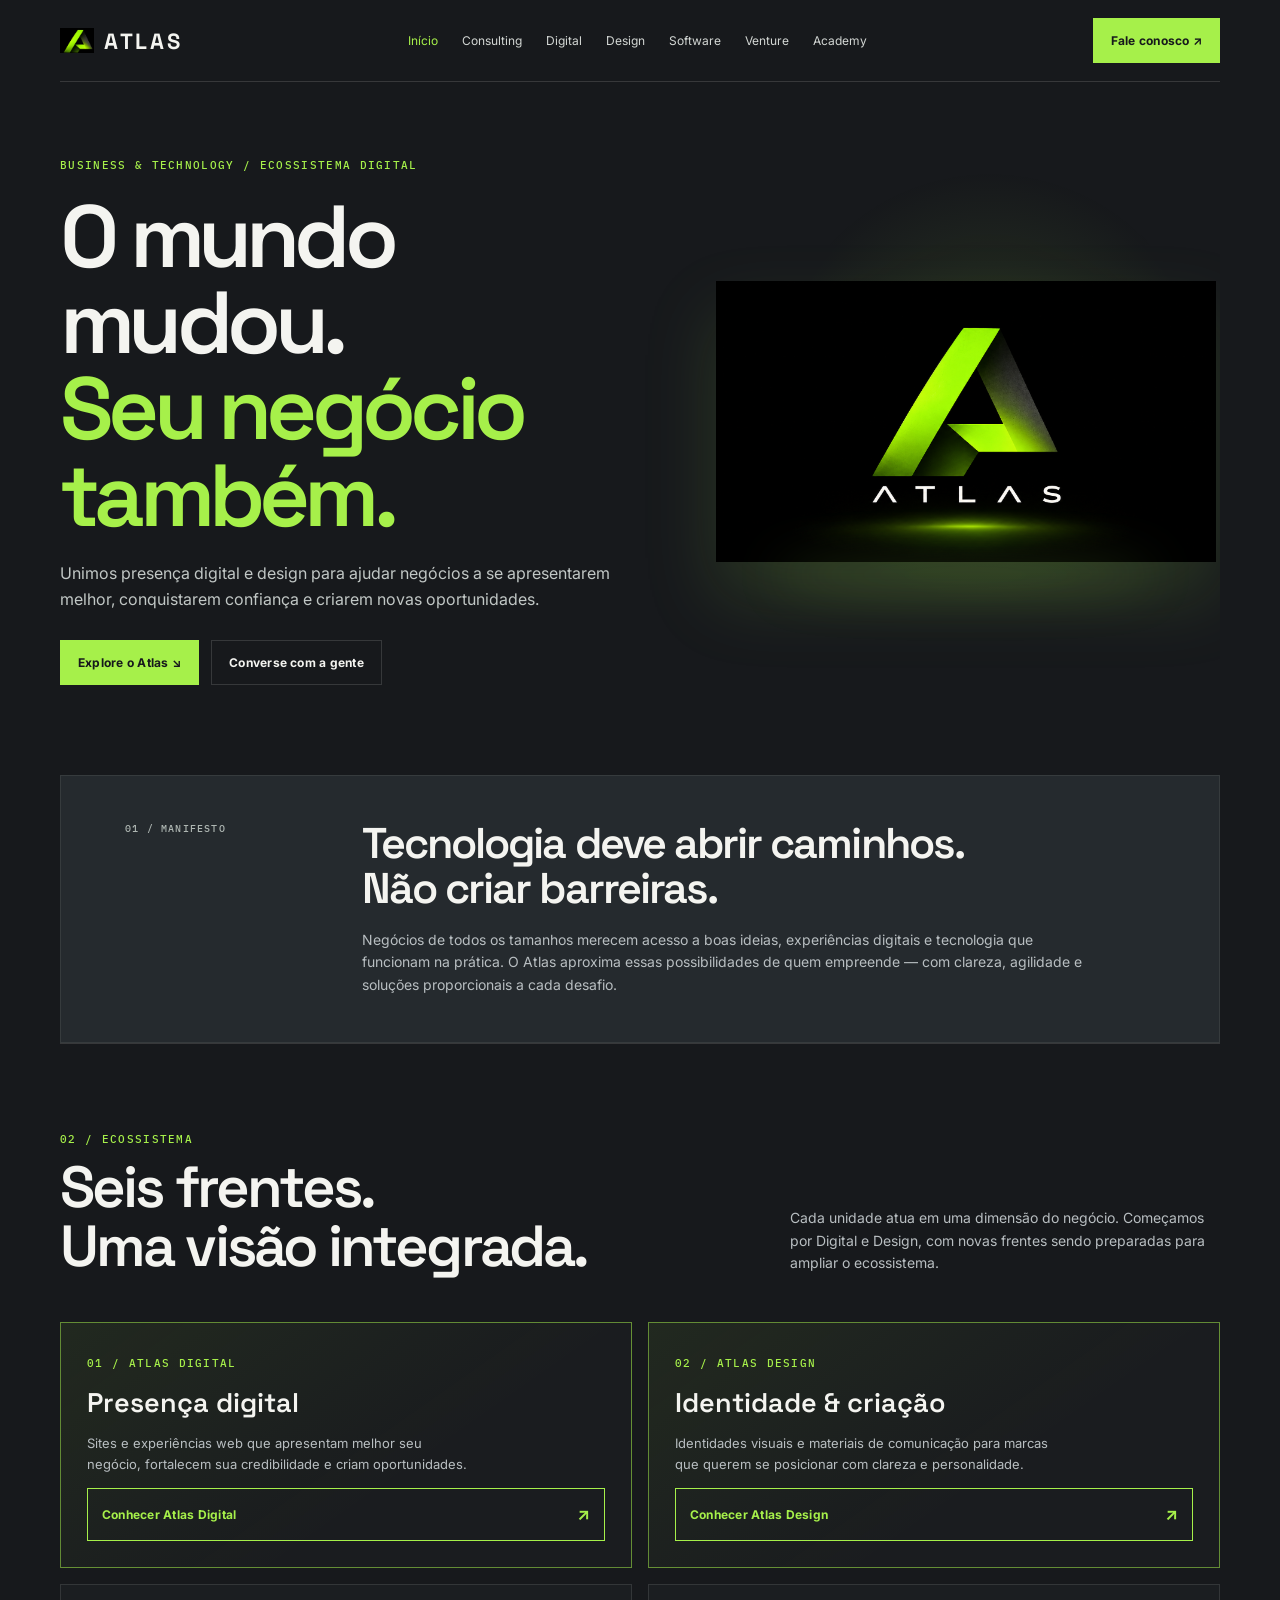
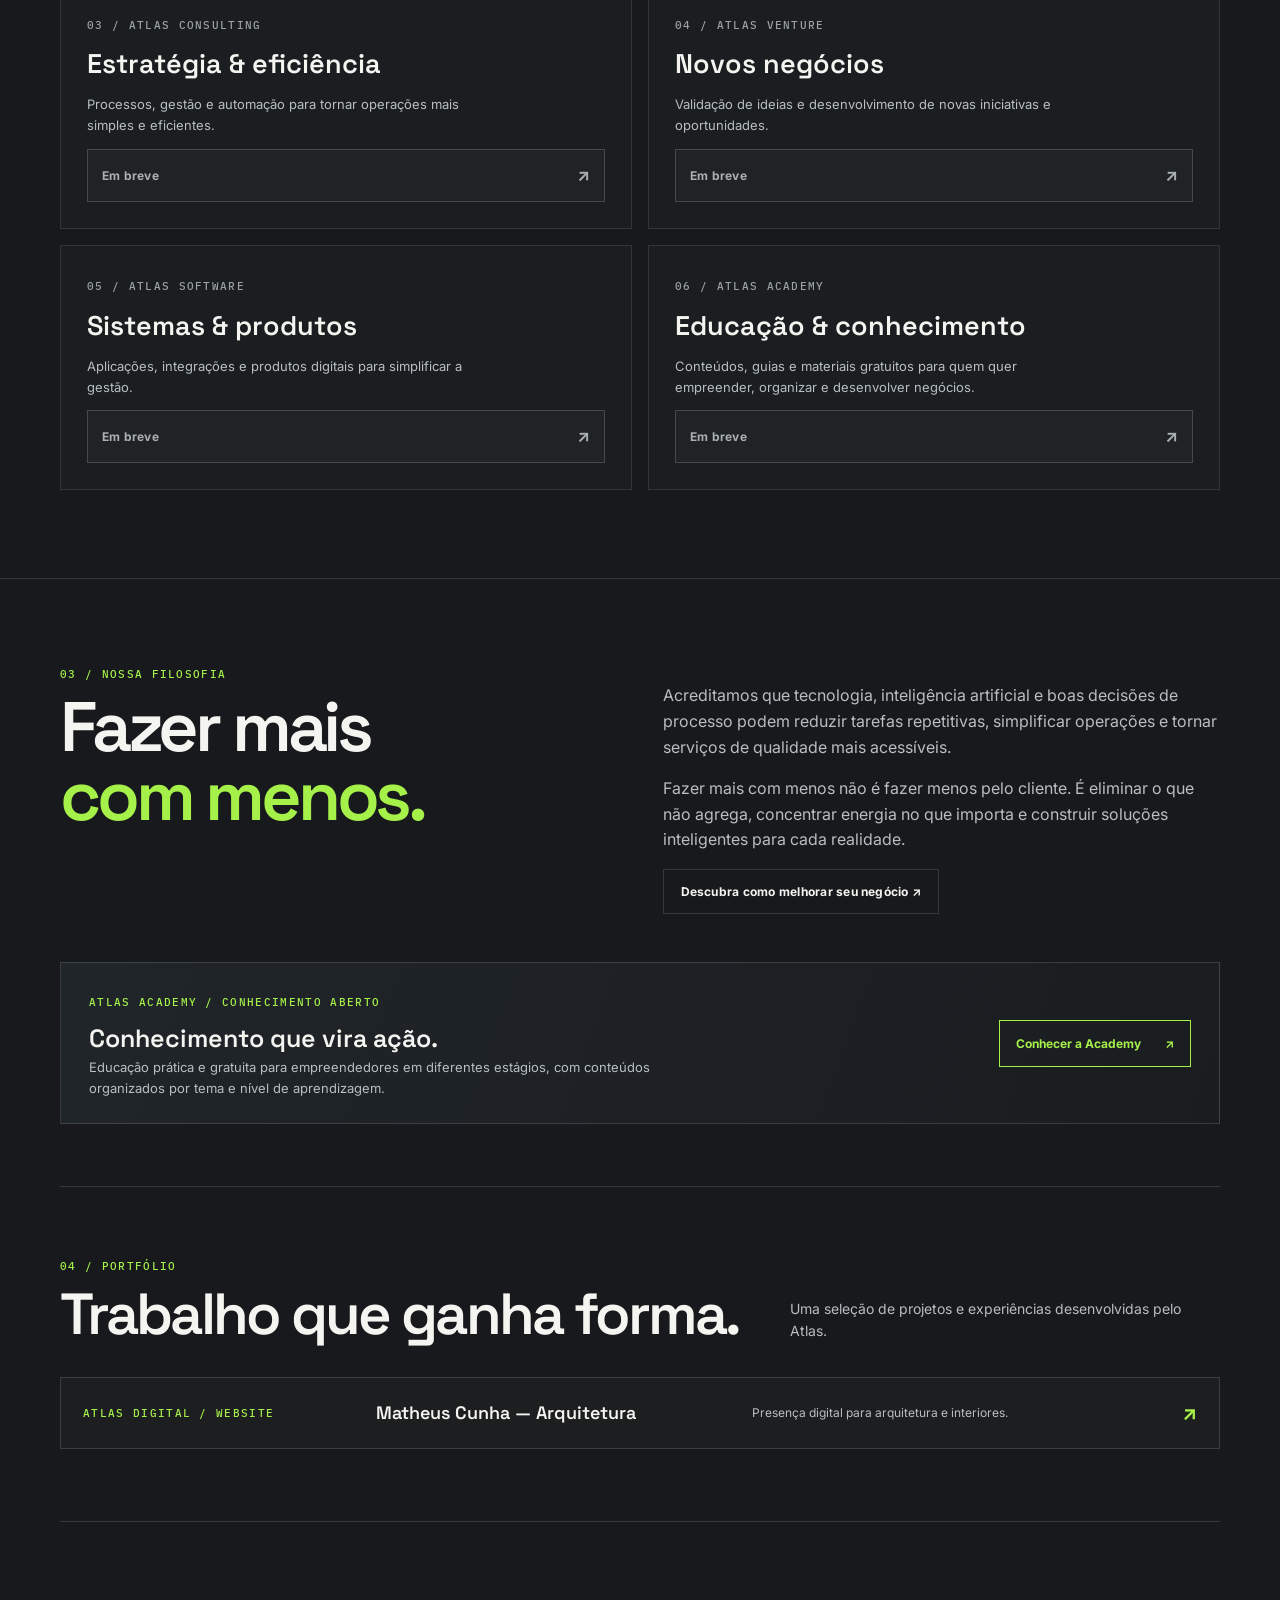
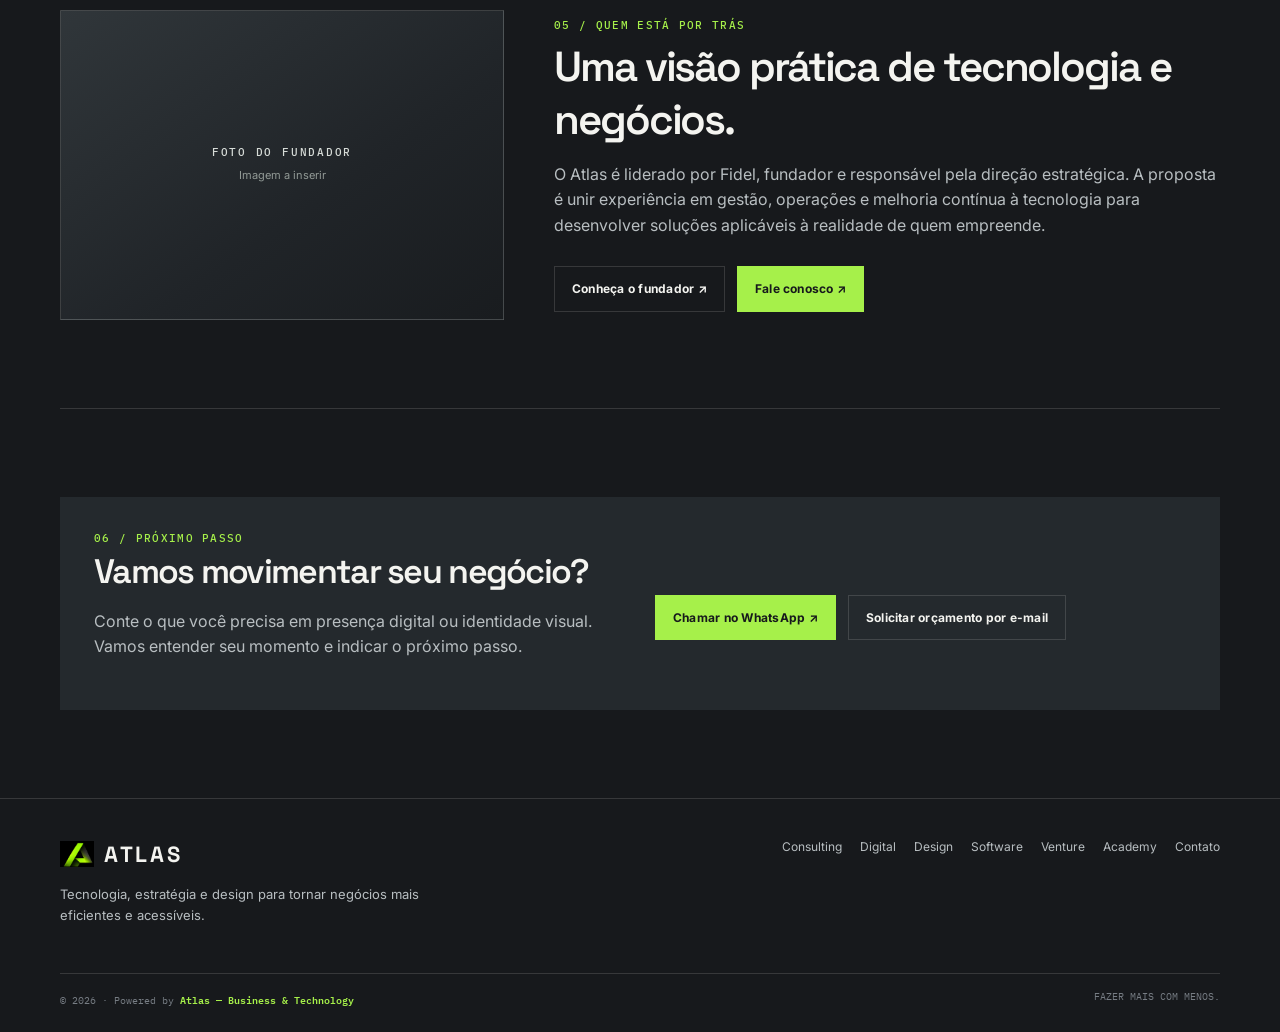
==== atlas/index.html @ 46d15b07 "Add files via upload" ====
<!doctype html><html lang="pt-BR"><head><meta charset="utf-8"><meta name="viewport" content="width=device-width,initial-scale=1"><meta name="description" content="Atlas — tecnologia, estratégia e design para negócios."><meta name="theme-color" content="#17191C"><title>Início | Atlas</title><link rel="stylesheet" href="./assets/site.css"></head><body><div class="intro"><div class="intro-inner"><img class="intro-symbol" src="./assets/atlas-simbolo-A.png" alt="Atlas"><div class="intro-line"></div><div class="intro-word">ATLAS</div></div></div><header class="topbar wrap"><a class="brand" href="./index.html"><img src="./assets/atlas-simbolo-A.png" alt="Símbolo Atlas">ATLAS</a><button class="menu-toggle" aria-label="Abrir menu">MENU</button><nav class="nav"><a class="active" href="./index.html">Início</a><a class="" href="./consulting/index.html">Consulting</a><a class="" href="./digital/index.html">Digital</a><a class="" href="./design/index.html">Design</a><a class="" href="./software/index.html">Software</a><a class="" href="./venture/index.html">Venture</a><a class="" href="./academy/index.html">Academy</a></nav><a class="nav-cta" href="./contato/index.html">Fale conosco ↗</a></header>
<main>
<section class="hero wrap">
 <div class="reveal"><div class="mono">BUSINESS & TECHNOLOGY / ECOSSISTEMA DIGITAL</div><h1>O mundo mudou.<br><span>Seu negócio também.</span></h1><p>Unimos presença digital e design para ajudar negócios a se apresentarem melhor, conquistarem confiança e criarem novas oportunidades.</p><div class="actions"><a class="btn" href="#ecossistema">Explore o Atlas ↘</a><a class="btn secondary" href="./contato/index.html">Converse com a gente</a></div></div>
 <div class="hero-art"><img src="./assets/atlas-logo-aprovado.png" alt="Logotipo Atlas"></div>
</section>
<section class="manifesto wrap">
 <div class="mono">01 / MANIFESTO</div>
 <div>
  <h2>Tecnologia deve abrir caminhos.<br>Não criar barreiras.</h2>
  <p>Negócios de todos os tamanhos merecem acesso a boas ideias, experiências digitais e tecnologia que funcionam na prática. O Atlas aproxima essas possibilidades de quem empreende — com clareza, agilidade e soluções proporcionais a cada desafio.</p>
 </div>
</section>
<section class="section wrap ecosystem-section" id="ecossistema">
 <div class="section-head">
  <div><div class="mono">02 / ECOSSISTEMA</div><h2>Seis frentes.<br>Uma visão integrada.</h2></div>
  <p class="section-intro">Cada unidade atua em uma dimensão do negócio. Começamos por Digital e Design, com novas frentes sendo preparadas para ampliar o ecossistema.</p>
 </div>
 <div class="grid ecosystem-grid">
  <a class="unit-card is-live" href="./digital/index.html">
   <div><span class="mono">01 / ATLAS DIGITAL</span><h3>Presença digital</h3><p>Sites e experiências web que apresentam melhor seu negócio, fortalecem sua credibilidade e criam oportunidades.</p></div>
   <span class="unit-action">Conhecer Atlas Digital <b>↗</b></span>
  </a>
  <a class="unit-card is-live" href="./design/index.html">
   <div><span class="mono">02 / ATLAS DESIGN</span><h3>Identidade & criação</h3><p>Identidades visuais e materiais de comunicação para marcas que querem se posicionar com clareza e personalidade.</p></div>
   <span class="unit-action">Conhecer Atlas Design <b>↗</b></span>
  </a>
  <a class="unit-card is-soon" href="./consulting/index.html">
   <div><span class="mono">03 / ATLAS CONSULTING</span><h3>Estratégia & eficiência</h3><p>Processos, gestão e automação para tornar operações mais simples e eficientes.</p></div>
   <span class="unit-action soon-action">Em breve <b>↗</b></span>
  </a>
  <a class="unit-card is-soon" href="./venture/index.html">
   <div><span class="mono">04 / ATLAS VENTURE</span><h3>Novos negócios</h3><p>Validação de ideias e desenvolvimento de novas iniciativas e oportunidades.</p></div>
   <span class="unit-action soon-action">Em breve <b>↗</b></span>
  </a>
  <a class="unit-card is-soon" href="./software/index.html">
   <div><span class="mono">05 / ATLAS SOFTWARE</span><h3>Sistemas & produtos</h3><p>Aplicações, integrações e produtos digitais para simplificar a gestão.</p></div>
   <span class="unit-action soon-action">Em breve <b>↗</b></span>
  </a>
  <a class="unit-card is-soon" href="./academy/index.html">
   <div><span class="mono">06 / ATLAS ACADEMY</span><h3>Educação & conhecimento</h3><p>Conteúdos, guias e materiais gratuitos para quem quer empreender, organizar e desenvolver negócios.</p></div>
   <span class="unit-action soon-action">Em breve <b>↗</b></span>
  </a>
 </div>
</section>
<section class="section philosophy-section" id="filosofia">
 <div class="wrap two-col">
  <div><div class="mono">03 / NOSSA FILOSOFIA</div><h2 style="font:600 clamp(40px,6vw,70px)/.98 var(--display);letter-spacing:-.06em">Fazer mais<br><span class="lime">com menos.</span></h2></div>
  <div>
   <p class="muted">Acreditamos que tecnologia, inteligência artificial e boas decisões de processo podem reduzir tarefas repetitivas, simplificar operações e tornar serviços de qualidade mais acessíveis.</p>
   <p class="muted">Fazer mais com menos não é fazer menos pelo cliente. É eliminar o que não agrega, concentrar energia no que importa e construir soluções inteligentes para cada realidade.</p>
   <a class="btn secondary" href="./academy/index.html">Descubra como melhorar seu negócio ↗</a>
  </div>
 </div>
 <div class="wrap insights-bridge">
  <div><span class="mono">ATLAS ACADEMY / CONHECIMENTO ABERTO</span><h3>Conhecimento que vira ação.</h3><p>Educação prática e gratuita para empreendedores em diferentes estágios, com conteúdos organizados por tema e nível de aprendizagem.</p></div>
  <a class="insights-link" href="./academy/index.html">Conhecer a Academy <b>↗</b></a>
 </div>
</section>
<section class="section wrap portfolio-section">
 <div class="section-head">
  <div><div class="mono">04 / PORTFÓLIO</div><h2>Trabalho que ganha forma.</h2></div>
  <p class="section-intro">Uma seleção de projetos e experiências desenvolvidas pelo Atlas.</p>
 </div>
 <a class="portfolio-item" href="./digital/index.html">
  <span class="mono">ATLAS DIGITAL / WEBSITE</span>
  <strong>Matheus Cunha — Arquitetura</strong>
  <span>Presença digital para arquitetura e interiores.</span>
  <b>↗</b>
 </a>
</section>
<section class="section wrap">
 <div class="founder">
  <a class="founder-photo" href="./fundador/index.html" aria-label="Conheça o fundador do Atlas">
   <span>FOTO DO FUNDADOR</span><small>Imagem a inserir</small>
  </a>
  <div>
   <div class="mono">05 / QUEM ESTÁ POR TRÁS</div>
   <h2>Uma visão prática de tecnologia e negócios.</h2>
   <p class="muted">O Atlas é liderado por Fidel, fundador e responsável pela direção estratégica. A proposta é unir experiência em gestão, operações e melhoria contínua à tecnologia para desenvolver soluções aplicáveis à realidade de quem empreende.</p>
   <div class="actions">
    <a class="btn secondary" href="./fundador/index.html">Conheça o fundador ↗</a>
    <a class="btn" href="./contato/index.html">Fale conosco ↗</a>
   </div>
  </div>
 </div>
</section>
<section class="section wrap"><div class="contact-panel"><div><div class="mono">06 / PRÓXIMO PASSO</div><h2>Vamos movimentar seu negócio?</h2><p class="muted">Conte o que você precisa em presença digital ou identidade visual. Vamos entender seu momento e indicar o próximo passo.</p></div><div class="actions" style="align-content:center"><a class="btn" href="https://wa.me/5589999043736" target="_blank" rel="noopener">Chamar no WhatsApp ↗</a><a class="btn secondary" href="mailto:atlas.projeto24@gmail.com?subject=Solicita%C3%A7%C3%A3o%20de%20or%C3%A7amento%20%E2%80%94%20Atlas">Solicitar orçamento por e-mail</a></div></div></section>
</main><footer class="footer"><div class="wrap"><div class="footer-top"><div><a class="brand" href="./index.html"><img src="./assets/atlas-simbolo-A.png" alt="">ATLAS</a><p class="muted" style="max-width:360px;font-size:13px">Tecnologia, estratégia e design para tornar negócios mais eficientes e acessíveis.</p></div><div class="footer-links"><a href="./consulting/index.html">Consulting</a><a href="./digital/index.html">Digital</a><a href="./design/index.html">Design</a><a href="./software/index.html">Software</a><a href="./venture/index.html">Venture</a><a href="./academy/index.html">Academy</a><a href="./contato/index.html">Contato</a></div></div><div class="footer-bottom"><span>© <span data-year></span> · Powered by <strong class="powered-brand">Atlas — Business &amp; Technology</strong></span><span>FAZER MAIS COM MENOS.</span></div></div></footer><script src="./assets/site.js"></script></body></html>
---- atlas/assets/site.css ----
@import url('https://fonts.googleapis.com/css2?family=IBM+Plex+Mono:wght@400;500&family=Inter:wght@400;500;600;700&family=Space+Grotesk:wght@400;500;600;700&display=swap');
:root{--graphite:#17191C;--ivory:#F4F4F0;--lime:#A6F04A;--steel:#777D84;--carbon:#30343A;--sage:#B9C0B2;--line:rgba(244,244,240,.14);--display:'Space Grotesk',Arial,sans-serif;--body:'Inter',Arial,sans-serif;--mono:'IBM Plex Mono',monospace}
*{box-sizing:border-box}html{scroll-behavior:smooth}body{margin:0;background:var(--graphite);color:var(--ivory);font-family:var(--body);line-height:1.6}a{color:inherit;text-decoration:none}button,input,textarea,select{font:inherit}.wrap{width:min(1160px,calc(100% - 44px));margin:auto}.mono{font:500 11px var(--mono);letter-spacing:.12em;text-transform:uppercase;color:var(--lime)}.muted{color:#b8bec1}.lime{color:var(--lime)}.topbar{height:82px;display:flex;align-items:center;justify-content:space-between;border-bottom:1px solid var(--line)}.brand{display:flex;align-items:center;gap:10px;font:700 22px var(--display);letter-spacing:.12em}.brand img{width:34px;height:34px;object-fit:contain}.nav{display:flex;align-items:center;gap:24px;font-size:12px;color:#d3d7d4}.nav a:hover,.nav a.active{color:var(--lime)}.nav-cta,.btn{display:inline-flex;align-items:center;justify-content:center;padding:12px 17px;border:1px solid var(--lime);color:var(--graphite);background:var(--lime);font-weight:700;font-size:12px;letter-spacing:.02em;transition:.2s}.nav-cta:hover,.btn:hover{background:transparent;color:var(--lime)}.btn.secondary{background:transparent;color:var(--ivory);border-color:var(--line)}.btn.secondary:hover{border-color:var(--lime);color:var(--lime)}.menu-toggle{display:none;background:none;border:1px solid var(--line);color:var(--ivory);padding:9px 12px}.hero{min-height:630px;display:grid;grid-template-columns:1.1fr .9fr;align-items:center;gap:30px;padding:76px 0 90px;position:relative;overflow:hidden}.hero:after{content:"";position:absolute;width:460px;height:460px;right:0;top:80px;background:radial-gradient(circle,rgba(166,240,74,.13),transparent 68%);pointer-events:none}.hero h1{font:600 clamp(48px,7vw,88px)/.98 var(--display);letter-spacing:-.065em;margin:22px 0}.hero h1 span{color:var(--lime)}.hero p{max-width:550px;color:#c1c7c5;font-size:16px}.actions{display:flex;gap:12px;flex-wrap:wrap;margin-top:28px}.hero-art{position:relative;z-index:1;display:flex;align-items:center;justify-content:center;min-height:390px}.hero-art img{width:min(100%,500px);height:auto;mix-blend-mode:screen;filter:drop-shadow(0 35px 35px rgba(166,240,74,.13))}.hero-art:after{content:"";position:absolute;width:75%;height:28px;bottom:28px;border-radius:50%;background:rgba(166,240,74,.2);filter:blur(25px)}.section{padding:88px 0;border-top:1px solid var(--line)}.section-head{display:flex;justify-content:space-between;gap:30px;align-items:end;margin-bottom:34px}.section h2{font:600 clamp(34px,5vw,58px)/1.02 var(--display);letter-spacing:-.05em;margin:12px 0}.section-intro{max-width:430px;color:#b8bec1;font-size:14px}.grid{display:grid;grid-template-columns:repeat(2,1fr);gap:14px}.unit-card{border:1px solid var(--line);padding:25px;min-height:220px;display:flex;flex-direction:column;justify-content:space-between;transition:.25s;background:linear-gradient(135deg,rgba(255,255,255,.025),transparent)}.unit-card:hover{border-color:var(--lime);transform:translateY(-4px)}.unit-card h3{font:600 27px var(--display);margin:10px 0 5px}.unit-card p{font-size:13px;color:#b8bec1;max-width:390px}.arrow{color:var(--lime);font-size:20px}.manifesto{background:var(--ivory);color:var(--graphite);padding:70px 7%;display:grid;grid-template-columns:.5fr 1.5fr;gap:30px}.manifesto h2{font:600 clamp(32px,5vw,55px)/1.03 var(--display);letter-spacing:-.05em;margin:0}.manifesto p{font-size:15px;max-width:650px}.principles{display:grid;grid-template-columns:repeat(3,1fr);gap:12px;margin-top:24px}.principle{border-top:2px solid var(--lime);padding:16px 4px}.principle strong{font:600 19px var(--display);display:block}.principle span{font-size:12px;color:#555d5d}.founder{display:grid;grid-template-columns:.8fr 1.2fr;gap:50px;align-items:center}.founder-mark{min-height:260px;border:1px solid var(--line);display:grid;place-items:center;background:linear-gradient(135deg,#22272a,#17191c)}.founder-mark img{width:145px}.founder h2{font:600 42px var(--display);margin:8px 0}.footer{border-top:1px solid var(--line);padding:38px 0 24px}.footer-top{display:flex;justify-content:space-between;gap:24px;align-items:start}.footer-links{display:flex;gap:18px;flex-wrap:wrap;font-size:12px;color:#b8bec1}.footer-bottom{margin-top:35px;padding-top:16px;border-top:1px solid var(--line);font:10px var(--mono);color:var(--steel);display:flex;justify-content:space-between}.page-hero{padding:95px 0 70px;min-height:440px;border-bottom:1px solid var(--line);position:relative;overflow:hidden}.page-hero h1{font:600 clamp(48px,7vw,82px)/.98 var(--display);letter-spacing:-.06em;max-width:900px;margin:20px 0}.page-hero p{max-width:650px;color:#c0c6c4;font-size:17px}.page-hero:after{content:"";position:absolute;right:-100px;top:20px;width:430px;height:430px;border:1px solid rgba(166,240,74,.25);transform:rotate(45deg);box-shadow:0 0 0 40px rgba(166,240,74,.025),0 0 0 80px rgba(166,240,74,.02);pointer-events:none}.two-col{display:grid;grid-template-columns:1fr 1fr;gap:45px}.service-list{display:grid;grid-template-columns:repeat(2,1fr);gap:12px}.service{border:1px solid var(--line);padding:20px}.service h3{font:600 19px var(--display);margin:8px 0}.service p{font-size:12px;color:#b8bec1}.steps{display:grid;grid-template-columns:repeat(4,1fr);gap:10px}.step{border-top:2px solid var(--lime);padding:16px 4px}.step b{font:600 18px var(--display)}.step p{font-size:12px;color:#b8bec1}.content-grid{display:grid;grid-template-columns:repeat(3,1fr);gap:12px}.article{border:1px solid var(--line);padding:20px;min-height:175px}.article h3{font:600 19px var(--display)}.article p{font-size:12px;color:#b8bec1}.tag{font:10px var(--mono);color:var(--lime);text-transform:uppercase}.contact-panel{background:#24292d;padding:34px;display:grid;grid-template-columns:1fr 1fr;gap:30px}.contact-panel h2{font:600 34px var(--display);margin:5px 0}.form{display:grid;gap:10px}.form input,.form textarea,.form select{width:100%;padding:12px;background:#17191c;border:1px solid #444b4e;color:var(--ivory)}.form label{font-size:11px;color:#c2c8c5}.form textarea{min-height:90px}.reveal{animation:rise .8s both}@keyframes rise{from{opacity:0;transform:translateY(18px)}to{opacity:1;transform:translateY(0)}}.intro{position:fixed;inset:0;background:#101214;z-index:20;display:grid;place-items:center;transition:opacity .7s,visibility .7s}.intro.hidden{opacity:0;visibility:hidden}.intro-inner{text-align:center;position:relative}.intro-symbol{width:min(40vw,220px);animation:unfold 1.35s cubic-bezier(.2,.8,.2,1) both;filter:drop-shadow(0 20px 35px rgba(166,240,74,.22))}.intro-word{font:600 19px var(--display);letter-spacing:.38em;margin-top:5px;opacity:0;animation:fade .5s 1s forwards}.intro-line{height:2px;width:0;background:var(--lime);margin:16px auto;animation:line  .55s .85s forwards}@keyframes unfold{0%{opacity:0;transform:perspective(500px) rotateY(70deg) scale(.65);clip-path:inset(48% 48% 48% 48%)}60%{opacity:1;clip-path:inset(0 0 0 0)}100%{transform:perspective(500px) rotateY(0) scale(1)}}@keyframes fade{to{opacity:1}}@keyframes line{to{width:120px}}@media(prefers-reduced-motion:reduce){*,*:before,*:after{animation:none!important;transition:none!important;scroll-behavior:auto!important}}@media(max-width:760px){.nav{display:none;position:absolute;top:81px;left:0;right:0;background:#17191c;padding:22px;z-index:10;flex-direction:column;align-items:flex-start;border-bottom:1px solid var(--line)}.nav.open{display:flex}.menu-toggle{display:block}.nav-cta{display:none}.hero{grid-template-columns:1fr;padding:65px 0 55px;min-height:0}.hero-art{min-height:250px}.hero-art img{width:min(90%,370px)}.section{padding:62px 0}.section-head,.footer-top{display:block}.manifesto{grid-template-columns:1fr;padding:45px 25px}.principles{grid-template-columns:1fr}.founder,.two-col,.contact-panel{grid-template-columns:1fr}.grid,.service-list{grid-template-columns:1fr}.steps{grid-template-columns:repeat(2,1fr)}.content-grid{grid-template-columns:1fr}.page-hero{padding:70px 0 55px;min-height:0}.page-hero:after{opacity:.35}.footer-bottom{display:block}.footer-bottom span{display:block;margin-top:8px}}

/* Atlas homepage refinement v2 */
.manifesto{background:#252a2e;color:var(--ivory);padding:46px 5%;border:1px solid rgba(244,244,240,.08);grid-template-columns:.42fr 1.58fr;gap:26px}
.manifesto .mono{color:#aeb6b2;font-size:10px}
.manifesto h2{font-size:clamp(29px,4vw,43px);letter-spacing:-.045em}
.manifesto p{color:#b8bec1;font-size:14px;max-width:720px;margin:18px 0 0}
.ecosystem-grid{grid-template-columns:repeat(2,minmax(0,1fr));gap:16px}
.unit-card{min-height:235px;padding:26px;background:#1d2124}
.unit-card.is-live{border-color:rgba(166,240,74,.52);background:linear-gradient(145deg,rgba(166,240,74,.075),rgba(255,255,255,.012) 62%)}
.unit-card.is-live:hover{border-color:var(--lime);box-shadow:0 14px 34px rgba(0,0,0,.2)}
.unit-card.is-soon{background:#1b1e21;border-color:rgba(244,244,240,.11)}
.unit-card.is-soon .mono{color:#9ba29f}
.unit-action{display:flex;align-items:center;justify-content:space-between;gap:14px;width:100%;padding:12px 14px;border:1px solid var(--lime);color:var(--lime);font-size:12px;font-weight:700;letter-spacing:.02em;transition:.2s}
.unit-card.is-live:hover .unit-action{background:var(--lime);color:var(--graphite)}
.unit-action b{font-size:17px}
.soon-action{border-color:rgba(244,244,240,.18);color:#aab0ad;background:rgba(255,255,255,.025)}
.unit-card.is-soon:hover{border-color:rgba(244,244,240,.35);transform:translateY(-2px)}
.philosophy-section{padding-bottom:62px}
.insights-bridge{margin-top:48px;padding:25px 28px;border:1px solid var(--line);background:linear-gradient(110deg,#202529,#1a1d20);display:flex;align-items:center;justify-content:space-between;gap:24px}
.insights-bridge h3{font:600 25px var(--display);margin:8px 0 3px}
.insights-bridge p{font-size:13px;color:#b8bec1;margin:0;max-width:620px}
.insights-link{display:inline-flex;align-items:center;gap:24px;padding:13px 16px;border:1px solid var(--lime);color:var(--lime);font-size:12px;font-weight:700;white-space:nowrap}
.insights-link:hover{background:var(--lime);color:var(--graphite)}
.portfolio-section{padding-top:72px;padding-bottom:72px}
.portfolio-section .section-head{margin-bottom:20px}
.portfolio-item{display:grid;grid-template-columns:1fr 1.3fr 1.5fr auto;align-items:center;gap:18px;padding:19px 22px;border:1px solid var(--line);background:rgba(255,255,255,.018)}
.portfolio-item strong{font:600 18px var(--display)}
.portfolio-item>span:not(.mono){font-size:12px;color:#b8bec1}
.portfolio-item>b{font-size:20px;color:var(--lime)}
.portfolio-item:hover{border-color:var(--lime)}
.founder-photo{min-height:310px;display:flex;flex-direction:column;align-items:center;justify-content:center;gap:8px;border:1px solid rgba(244,244,240,.16);background:linear-gradient(145deg,#30363a,#202428 60%,#191c1f);color:#d6dbd7;text-align:center}
.founder-photo span{font:500 11px var(--mono);letter-spacing:.16em}
.founder-photo small{font-size:11px;color:#929a96}
.founder-photo:hover{border-color:var(--lime)}
.founder-profile{display:grid;grid-template-columns:.8fr 1.2fr;gap:48px;align-items:center}
.profile-photo{min-height:420px}
.founder-profile h2{font:600 48px var(--display);margin:8px 0 16px}
.powered-brand{color:var(--lime);font-weight:600}
@media(max-width:760px){
 .manifesto{grid-template-columns:1fr;padding:36px 24px}
 .ecosystem-grid{grid-template-columns:1fr}
 .insights-bridge{display:block;padding:22px}
 .insights-link{margin-top:18px}
 .portfolio-item{grid-template-columns:1fr auto;gap:8px}
 .portfolio-item strong,.portfolio-item>span:not(.mono){grid-column:1}
 .portfolio-item>b{grid-column:2;grid-row:1/4;align-self:center}
 .founder-profile{grid-template-columns:1fr}
 .profile-photo{min-height:300px}
}

/* Product detail system — Atlas Digital & Design */
.hero-meta{display:flex;gap:24px;flex-wrap:wrap;margin-top:34px;padding-top:16px;border-top:1px solid var(--line);font:10px var(--mono);letter-spacing:.1em;color:var(--steel)}
.product-grid{display:grid;grid-template-columns:repeat(2,minmax(0,1fr));gap:14px}
.product-card{display:flex;flex-direction:column;min-height:100%;padding:25px;border:1px solid var(--line);background:linear-gradient(145deg,rgba(255,255,255,.035),rgba(255,255,255,.008));}
.product-card:hover{border-color:rgba(166,240,74,.65)}
.product-card.featured{background:linear-gradient(145deg,rgba(166,240,74,.09),rgba(255,255,255,.012));border-color:rgba(166,240,74,.35)}
.product-top{display:flex;align-items:center;justify-content:space-between;gap:12px;margin-bottom:14px}
.price{font:600 20px var(--display);color:var(--lime);white-space:nowrap}
.quote{font:500 10px var(--mono);color:var(--lime);text-transform:uppercase;letter-spacing:.08em;text-align:right}
.product-card h3{font:600 27px/1.05 var(--display);letter-spacing:-.035em;margin:0 0 10px}
.product-card>p{font-size:13px;color:#bdc4c1;min-height:60px;margin:0 0 12px}
.product-card ul,.care-card ul{padding-left:18px;margin:8px 0 22px;color:#d3d8d4;font-size:12px}
.product-card li,.care-card li{padding:4px 0}
.product-foot{display:flex;justify-content:space-between;align-items:center;gap:12px;margin-top:auto;padding-top:16px;border-top:1px solid var(--line);font-size:11px;color:var(--steel)}
.product-foot a{color:var(--lime);font-weight:700;white-space:nowrap}
.product-foot a:hover{text-decoration:underline}
.care-grid{display:grid;grid-template-columns:repeat(2,minmax(0,1fr));gap:14px}
.care-card{padding:27px;border:1px solid var(--line);background:#1d2124}
.care-highlight{border-color:rgba(166,240,74,.55);background:linear-gradient(145deg,rgba(166,240,74,.08),#1d2124 75%)}
.care-price{font:600 42px var(--display);letter-spacing:-.05em;color:var(--lime);margin:12px 0}
.care-price span{font:500 13px var(--body);color:var(--steel);letter-spacing:0}
.care-card p{font-size:13px;color:#bdc4c1}
.fineprint{font-size:11px;line-height:1.7;color:var(--steel);margin-top:18px}
@media(max-width:760px){.product-grid,.care-grid{grid-template-columns:1fr}.product-card>p{min-height:0}.product-foot{align-items:flex-start;flex-direction:column}.hero-meta{gap:10px;flex-direction:column}}
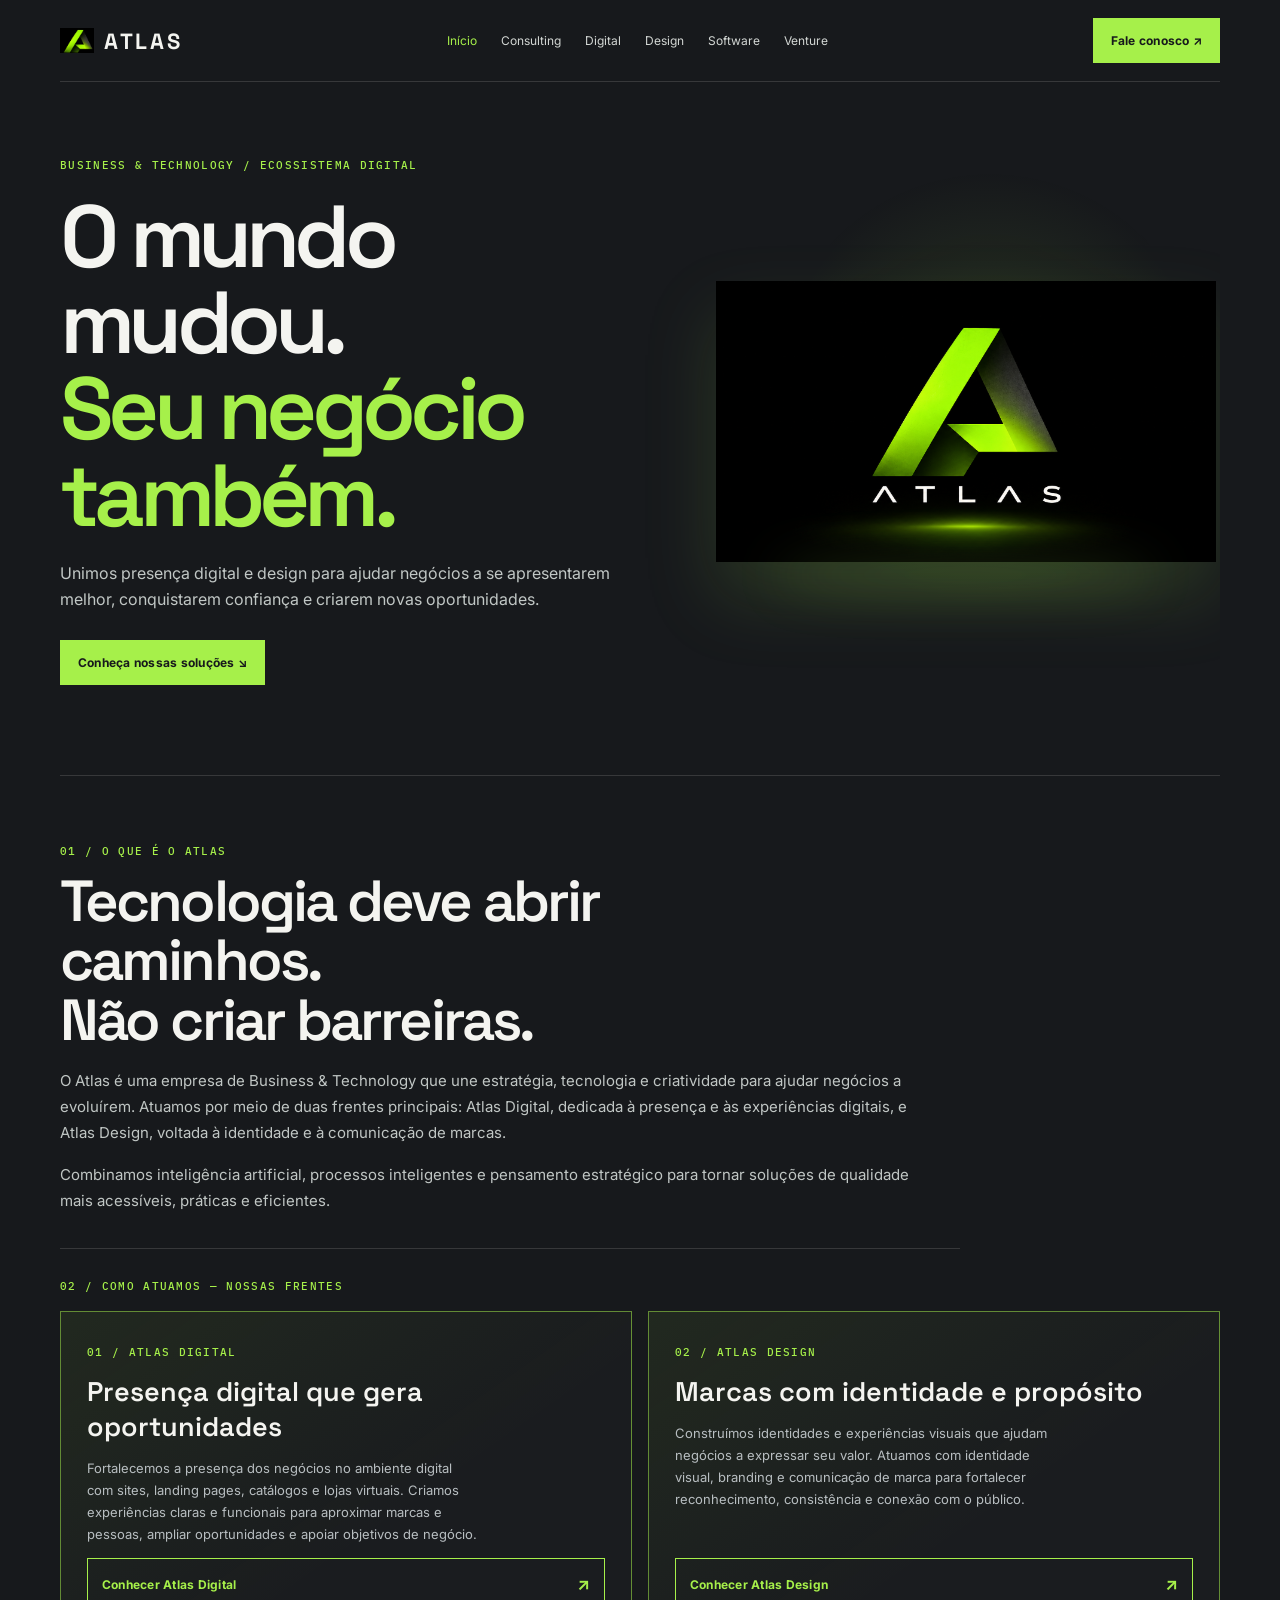
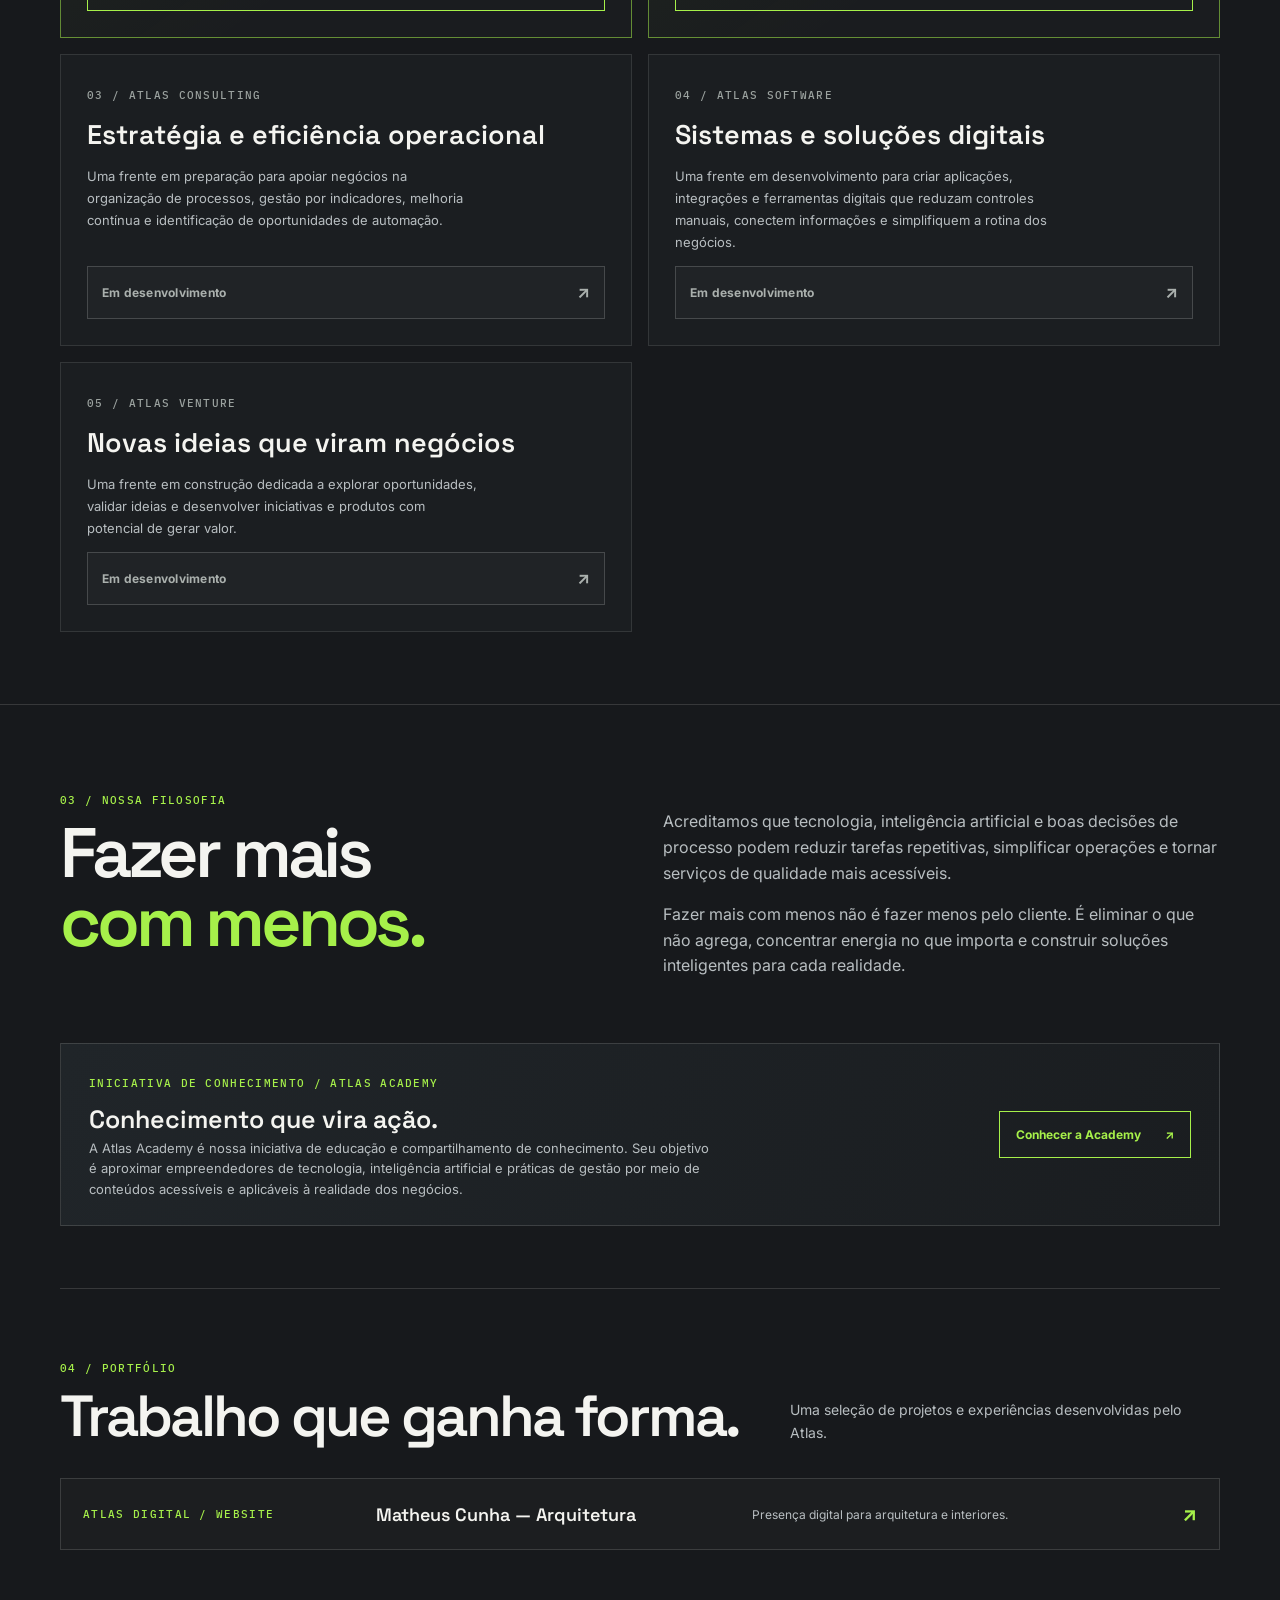
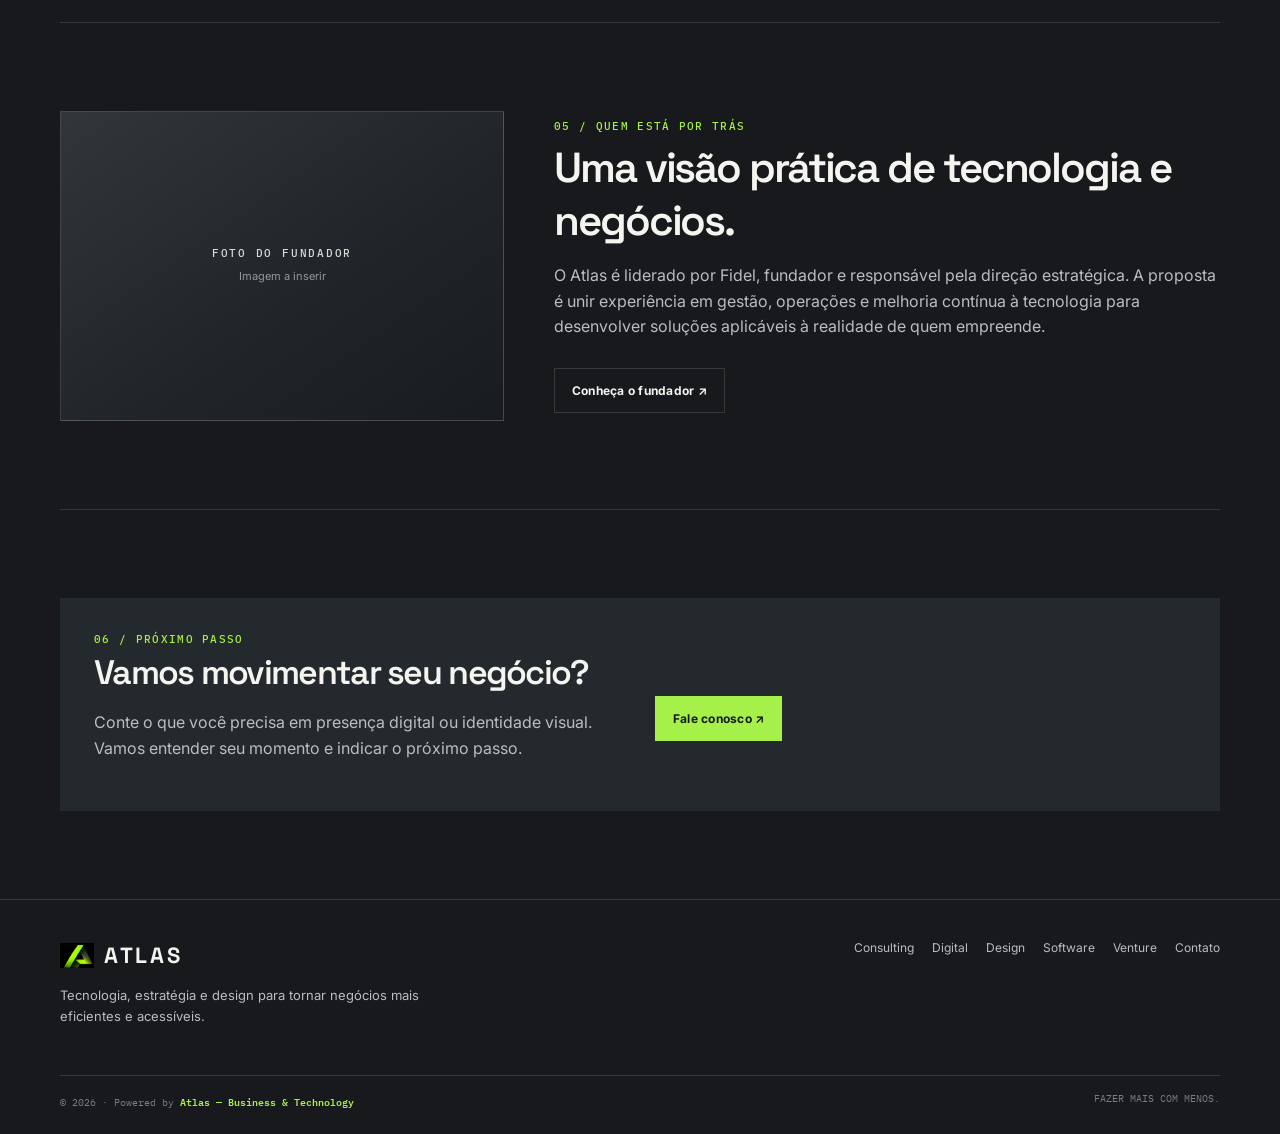
==== commit 91869920: "Add files via upload" ====
--- a/atlas/index.html
+++ b/atlas/index.html
@@ -1,45 +1,37 @@
-<!doctype html><html lang="pt-BR"><head><meta charset="utf-8"><meta name="viewport" content="width=device-width,initial-scale=1"><meta name="description" content="Atlas — tecnologia, estratégia e design para negócios."><meta name="theme-color" content="#17191C"><title>Início | Atlas</title><link rel="stylesheet" href="./assets/site.css"></head><body><div class="intro"><div class="intro-inner"><img class="intro-symbol" src="./assets/atlas-simbolo-A.png" alt="Atlas"><div class="intro-line"></div><div class="intro-word">ATLAS</div></div></div><header class="topbar wrap"><a class="brand" href="./index.html"><img src="./assets/atlas-simbolo-A.png" alt="Símbolo Atlas">ATLAS</a><button class="menu-toggle" aria-label="Abrir menu">MENU</button><nav class="nav"><a class="active" href="./index.html">Início</a><a class="" href="./consulting/index.html">Consulting</a><a class="" href="./digital/index.html">Digital</a><a class="" href="./design/index.html">Design</a><a class="" href="./software/index.html">Software</a><a class="" href="./venture/index.html">Venture</a><a class="" href="./academy/index.html">Academy</a></nav><a class="nav-cta" href="./contato/index.html">Fale conosco ↗</a></header>
+<!doctype html><html lang="pt-BR"><head><meta charset="utf-8"><meta name="viewport" content="width=device-width,initial-scale=1"><meta name="description" content="Atlas — Business & Technology. Estratégia, experiências digitais e identidade de marca para negócios."><meta name="theme-color" content="#17191C"><title>Início | Atlas</title><link rel="stylesheet" href="./assets/site.css"></head><body><div class="intro"><div class="intro-inner"><img class="intro-symbol" src="./assets/atlas-simbolo-A.png" alt="Atlas"><div class="intro-line"></div><div class="intro-word">ATLAS</div></div></div><header class="topbar wrap"><a class="brand" href="./index.html"><img src="./assets/atlas-simbolo-A.png" alt="Símbolo Atlas">ATLAS</a><button class="menu-toggle" aria-label="Abrir menu">MENU</button><nav class="nav"><a class="active" href="./index.html">Início</a><a class="" href="./consulting/index.html">Consulting</a><a class="" href="./digital/index.html">Digital</a><a class="" href="./design/index.html">Design</a><a class="" href="./software/index.html">Software</a><a class="" href="./venture/index.html">Venture</a></nav><a class="nav-cta" href="./contato/index.html">Fale conosco ↗</a></header>
 <main>
 <section class="hero wrap">
- <div class="reveal"><div class="mono">BUSINESS & TECHNOLOGY / ECOSSISTEMA DIGITAL</div><h1>O mundo mudou.<br><span>Seu negócio também.</span></h1><p>Unimos presença digital e design para ajudar negócios a se apresentarem melhor, conquistarem confiança e criarem novas oportunidades.</p><div class="actions"><a class="btn" href="#ecossistema">Explore o Atlas ↘</a><a class="btn secondary" href="./contato/index.html">Converse com a gente</a></div></div>
+ <div class="reveal"><div class="mono">BUSINESS & TECHNOLOGY / ECOSSISTEMA DIGITAL</div><h1>O mundo mudou.<br><span>Seu negócio também.</span></h1><p>Unimos presença digital e design para ajudar negócios a se apresentarem melhor, conquistarem confiança e criarem novas oportunidades.</p><div class="actions"><a class="btn" href="#ecossistema">Conheça nossas soluções ↘</a></div></div>
  <div class="hero-art"><img src="./assets/atlas-logo-aprovado.png" alt="Logotipo Atlas"></div>
 </section>
-<section class="manifesto wrap">
- <div class="mono">01 / MANIFESTO</div>
- <div>
+<section class="section wrap manifesto-ecosystem" id="ecossistema">
+ <div class="manifesto-copy">
+  <div class="mono">01 / O QUE É O ATLAS</div>
   <h2>Tecnologia deve abrir caminhos.<br>Não criar barreiras.</h2>
-  <p>Negócios de todos os tamanhos merecem acesso a boas ideias, experiências digitais e tecnologia que funcionam na prática. O Atlas aproxima essas possibilidades de quem empreende — com clareza, agilidade e soluções proporcionais a cada desafio.</p>
+  <p>O Atlas é uma empresa de Business &amp; Technology que une estratégia, tecnologia e criatividade para ajudar negócios a evoluírem. Atuamos por meio de duas frentes principais: Atlas Digital, dedicada à presença e às experiências digitais, e Atlas Design, voltada à identidade e à comunicação de marcas.</p>
+  <p>Combinamos inteligência artificial, processos inteligentes e pensamento estratégico para tornar soluções de qualidade mais acessíveis, práticas e eficientes.</p>
  </div>
-</section>
-<section class="section wrap ecosystem-section" id="ecossistema">
- <div class="section-head">
-  <div><div class="mono">02 / ECOSSISTEMA</div><h2>Seis frentes.<br>Uma visão integrada.</h2></div>
-  <p class="section-intro">Cada unidade atua em uma dimensão do negócio. Começamos por Digital e Design, com novas frentes sendo preparadas para ampliar o ecossistema.</p>
- </div>
+ <div class="mono fronts-label">02 / COMO ATUAMOS — NOSSAS FRENTES</div>
  <div class="grid ecosystem-grid">
   <a class="unit-card is-live" href="./digital/index.html">
-   <div><span class="mono">01 / ATLAS DIGITAL</span><h3>Presença digital</h3><p>Sites e experiências web que apresentam melhor seu negócio, fortalecem sua credibilidade e criam oportunidades.</p></div>
+   <div><span class="mono">01 / ATLAS DIGITAL</span><h3>Presença digital que gera oportunidades</h3><p>Fortalecemos a presença dos negócios no ambiente digital com sites, landing pages, catálogos e lojas virtuais. Criamos experiências claras e funcionais para aproximar marcas e pessoas, ampliar oportunidades e apoiar objetivos de negócio.</p></div>
    <span class="unit-action">Conhecer Atlas Digital <b>↗</b></span>
   </a>
   <a class="unit-card is-live" href="./design/index.html">
-   <div><span class="mono">02 / ATLAS DESIGN</span><h3>Identidade & criação</h3><p>Identidades visuais e materiais de comunicação para marcas que querem se posicionar com clareza e personalidade.</p></div>
+   <div><span class="mono">02 / ATLAS DESIGN</span><h3>Marcas com identidade e propósito</h3><p>Construímos identidades e experiências visuais que ajudam negócios a expressar seu valor. Atuamos com identidade visual, branding e comunicação de marca para fortalecer reconhecimento, consistência e conexão com o público.</p></div>
    <span class="unit-action">Conhecer Atlas Design <b>↗</b></span>
   </a>
   <a class="unit-card is-soon" href="./consulting/index.html">
-   <div><span class="mono">03 / ATLAS CONSULTING</span><h3>Estratégia & eficiência</h3><p>Processos, gestão e automação para tornar operações mais simples e eficientes.</p></div>
-   <span class="unit-action soon-action">Em breve <b>↗</b></span>
+   <div><span class="mono">03 / ATLAS CONSULTING</span><h3>Estratégia e eficiência operacional</h3><p>Uma frente em preparação para apoiar negócios na organização de processos, gestão por indicadores, melhoria contínua e identificação de oportunidades de automação.</p></div>
+   <span class="unit-action soon-action">Em desenvolvimento <b>↗</b></span>
+  </a>
+  <a class="unit-card is-soon" href="./software/index.html">
+   <div><span class="mono">04 / ATLAS SOFTWARE</span><h3>Sistemas e soluções digitais</h3><p>Uma frente em desenvolvimento para criar aplicações, integrações e ferramentas digitais que reduzam controles manuais, conectem informações e simplifiquem a rotina dos negócios.</p></div>
+   <span class="unit-action soon-action">Em desenvolvimento <b>↗</b></span>
   </a>
   <a class="unit-card is-soon" href="./venture/index.html">
-   <div><span class="mono">04 / ATLAS VENTURE</span><h3>Novos negócios</h3><p>Validação de ideias e desenvolvimento de novas iniciativas e oportunidades.</p></div>
-   <span class="unit-action soon-action">Em breve <b>↗</b></span>
-  </a>
-  <a class="unit-card is-soon" href="./software/index.html">
-   <div><span class="mono">05 / ATLAS SOFTWARE</span><h3>Sistemas & produtos</h3><p>Aplicações, integrações e produtos digitais para simplificar a gestão.</p></div>
-   <span class="unit-action soon-action">Em breve <b>↗</b></span>
-  </a>
-  <a class="unit-card is-soon" href="./academy/index.html">
-   <div><span class="mono">06 / ATLAS ACADEMY</span><h3>Educação & conhecimento</h3><p>Conteúdos, guias e materiais gratuitos para quem quer empreender, organizar e desenvolver negócios.</p></div>
-   <span class="unit-action soon-action">Em breve <b>↗</b></span>
+   <div><span class="mono">05 / ATLAS VENTURE</span><h3>Novas ideias que viram negócios</h3><p>Uma frente em construção dedicada a explorar oportunidades, validar ideias e desenvolver iniciativas e produtos com potencial de gerar valor.</p></div>
+   <span class="unit-action soon-action">Em desenvolvimento <b>↗</b></span>
   </a>
  </div>
 </section>
@@ -49,11 +41,11 @@
   <div>
    <p class="muted">Acreditamos que tecnologia, inteligência artificial e boas decisões de processo podem reduzir tarefas repetitivas, simplificar operações e tornar serviços de qualidade mais acessíveis.</p>
    <p class="muted">Fazer mais com menos não é fazer menos pelo cliente. É eliminar o que não agrega, concentrar energia no que importa e construir soluções inteligentes para cada realidade.</p>
-   <a class="btn secondary" href="./academy/index.html">Descubra como melhorar seu negócio ↗</a>
+   
   </div>
  </div>
  <div class="wrap insights-bridge">
-  <div><span class="mono">ATLAS ACADEMY / CONHECIMENTO ABERTO</span><h3>Conhecimento que vira ação.</h3><p>Educação prática e gratuita para empreendedores em diferentes estágios, com conteúdos organizados por tema e nível de aprendizagem.</p></div>
+  <div><span class="mono">INICIATIVA DE CONHECIMENTO / ATLAS ACADEMY</span><h3>Conhecimento que vira ação.</h3><p>A Atlas Academy é nossa iniciativa de educação e compartilhamento de conhecimento. Seu objetivo é aproximar empreendedores de tecnologia, inteligência artificial e práticas de gestão por meio de conteúdos acessíveis e aplicáveis à realidade dos negócios.</p></div>
   <a class="insights-link" href="./academy/index.html">Conhecer a Academy <b>↗</b></a>
  </div>
 </section>
@@ -80,10 +72,9 @@
    <p class="muted">O Atlas é liderado por Fidel, fundador e responsável pela direção estratégica. A proposta é unir experiência em gestão, operações e melhoria contínua à tecnologia para desenvolver soluções aplicáveis à realidade de quem empreende.</p>
    <div class="actions">
     <a class="btn secondary" href="./fundador/index.html">Conheça o fundador ↗</a>
-    <a class="btn" href="./contato/index.html">Fale conosco ↗</a>
    </div>
   </div>
  </div>
 </section>
-<section class="section wrap"><div class="contact-panel"><div><div class="mono">06 / PRÓXIMO PASSO</div><h2>Vamos movimentar seu negócio?</h2><p class="muted">Conte o que você precisa em presença digital ou identidade visual. Vamos entender seu momento e indicar o próximo passo.</p></div><div class="actions" style="align-content:center"><a class="btn" href="https://wa.me/5589999043736" target="_blank" rel="noopener">Chamar no WhatsApp ↗</a><a class="btn secondary" href="mailto:atlas.projeto24@gmail.com?subject=Solicita%C3%A7%C3%A3o%20de%20or%C3%A7amento%20%E2%80%94%20Atlas">Solicitar orçamento por e-mail</a></div></div></section>
-</main><footer class="footer"><div class="wrap"><div class="footer-top"><div><a class="brand" href="./index.html"><img src="./assets/atlas-simbolo-A.png" alt="">ATLAS</a><p class="muted" style="max-width:360px;font-size:13px">Tecnologia, estratégia e design para tornar negócios mais eficientes e acessíveis.</p></div><div class="footer-links"><a href="./consulting/index.html">Consulting</a><a href="./digital/index.html">Digital</a><a href="./design/index.html">Design</a><a href="./software/index.html">Software</a><a href="./venture/index.html">Venture</a><a href="./academy/index.html">Academy</a><a href="./contato/index.html">Contato</a></div></div><div class="footer-bottom"><span>© <span data-year></span> · Powered by <strong class="powered-brand">Atlas — Business &amp; Technology</strong></span><span>FAZER MAIS COM MENOS.</span></div></div></footer><script src="./assets/site.js"></script></body></html>+<section class="section wrap"><div class="contact-panel"><div><div class="mono">06 / PRÓXIMO PASSO</div><h2>Vamos movimentar seu negócio?</h2><p class="muted">Conte o que você precisa em presença digital ou identidade visual. Vamos entender seu momento e indicar o próximo passo.</p></div><div class="actions" style="align-content:center"><a class="btn" href="./contato/index.html">Fale conosco ↗</a></div></div></section>
+</main><footer class="footer"><div class="wrap"><div class="footer-top"><div><a class="brand" href="./index.html"><img src="./assets/atlas-simbolo-A.png" alt="">ATLAS</a><p class="muted" style="max-width:360px;font-size:13px">Tecnologia, estratégia e design para tornar negócios mais eficientes e acessíveis.</p></div><div class="footer-links"><a href="./consulting/index.html">Consulting</a><a href="./digital/index.html">Digital</a><a href="./design/index.html">Design</a><a href="./software/index.html">Software</a><a href="./venture/index.html">Venture</a><a href="./contato/index.html">Contato</a></div></div><div class="footer-bottom"><span>© <span data-year></span> · Powered by <strong class="powered-brand">Atlas — Business &amp; Technology</strong></span><span>FAZER MAIS COM MENOS.</span></div></div></footer><script src="./assets/site.js"></script></body></html>
--- a/atlas/assets/site.css
+++ b/atlas/assets/site.css
@@ -76,3 +76,14 @@
 .care-card p{font-size:13px;color:#bdc4c1}
 .fineprint{font-size:11px;line-height:1.7;color:var(--steel);margin-top:18px}
 @media(max-width:760px){.product-grid,.care-grid{grid-template-columns:1fr}.product-card>p{min-height:0}.product-foot{align-items:flex-start;flex-direction:column}.hero-meta{gap:10px;flex-direction:column}}
+
+/* Homepage v3 — manifesto integrado às frentes de atuação */
+.manifesto-ecosystem{padding-top:68px;padding-bottom:72px}
+.manifesto-copy{max-width:900px;padding:0 0 34px;border-bottom:1px solid var(--line);margin-bottom:30px}
+.manifesto-copy h2{font:600 clamp(34px,5vw,58px)/1.02 var(--display);letter-spacing:-.05em;margin:14px 0 18px;max-width:780px}
+.manifesto-copy p{max-width:880px;color:#c0c6c4;font-size:15px;line-height:1.75}
+.manifesto-copy p:last-child{margin-bottom:0}
+.fronts-label{margin:0 0 18px;color:var(--lime)}
+.manifesto-ecosystem .ecosystem-grid{grid-template-columns:repeat(2,minmax(0,1fr))}
+.manifesto-ecosystem .unit-card p{font-size:13px;line-height:1.7}
+@media(max-width:700px){.manifesto-ecosystem{padding-top:48px;padding-bottom:48px}.manifesto-copy{padding-bottom:26px;margin-bottom:24px}.manifesto-copy h2{font-size:clamp(32px,9vw,44px)}.manifesto-copy p{font-size:14px}.manifesto-ecosystem .ecosystem-grid{grid-template-columns:1fr}.manifesto-ecosystem .unit-card{min-height:unset;gap:24px}}
